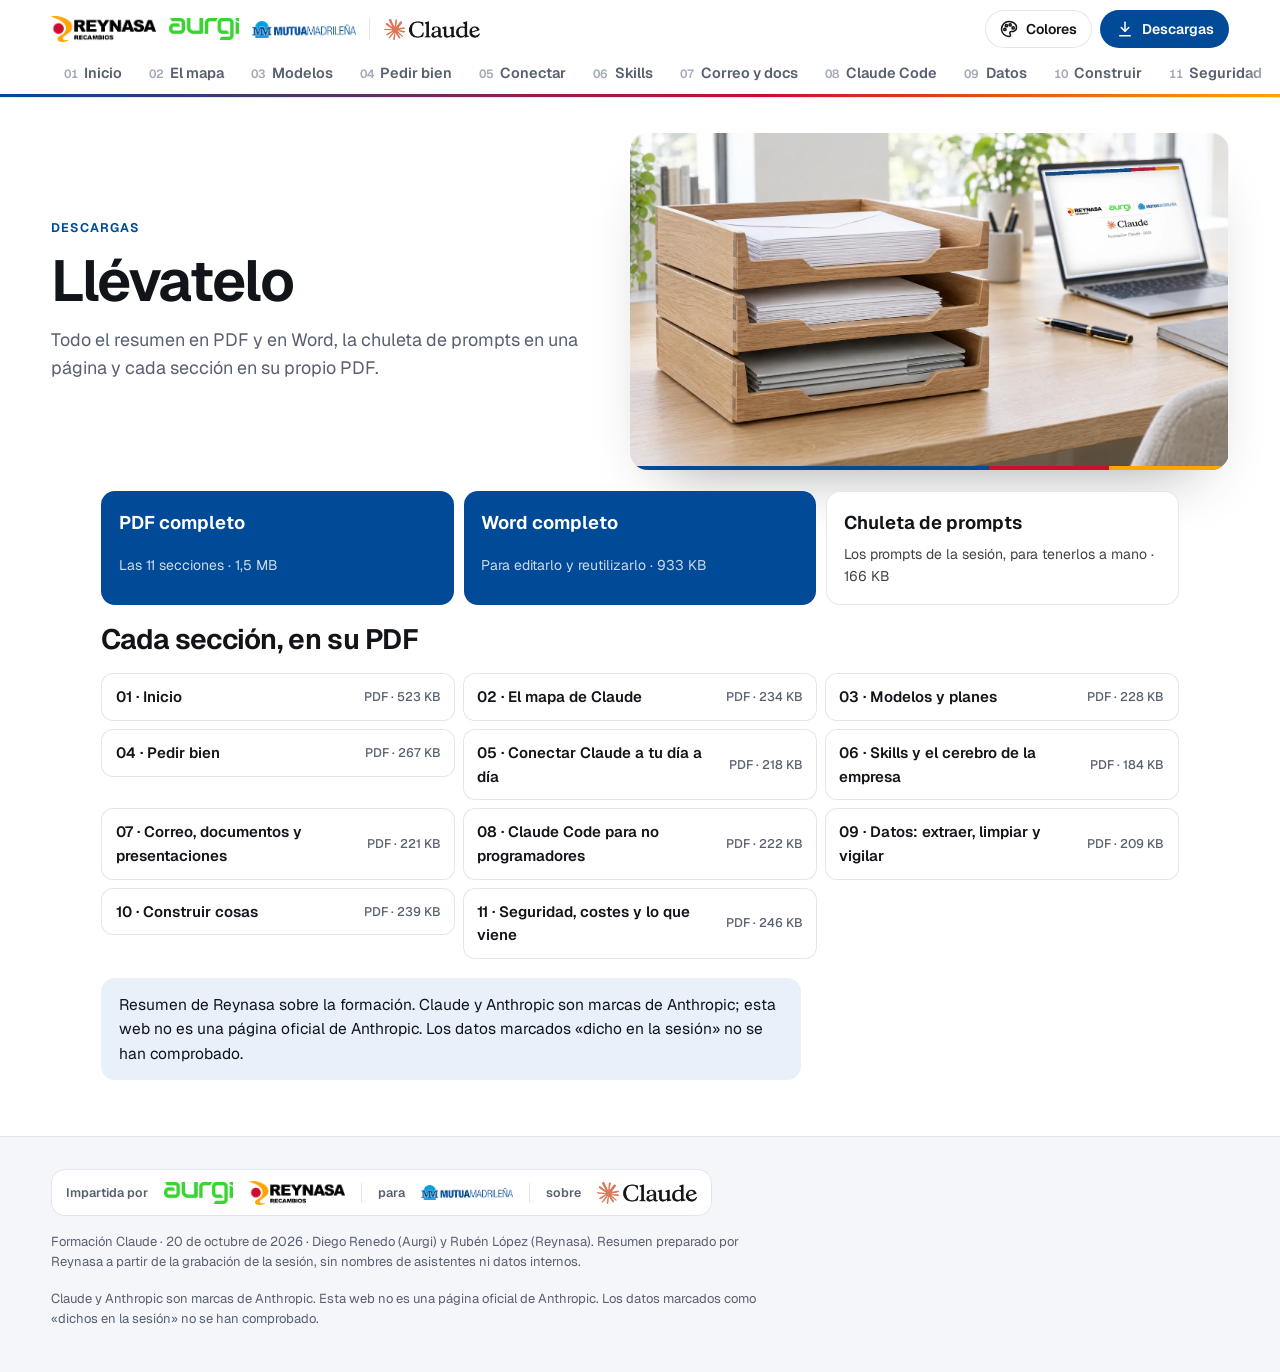
==== descargas/index.html @ 07365e12 "Web final de la formación Claude: 11 secciones con pestañas, colores de Reynasa, Aurgi y Mutua, herr" ====
<!doctype html>
<html lang="es">
<head>
<meta charset="utf-8">
<meta name="viewport" content="width=device-width, initial-scale=1">
<meta name="robots" content="noindex, nofollow">
<title>Descargas · Formación Claude</title>
<meta name="description" content="El resumen completo en PDF y Word, la chuleta de prompts y cada sección en su PDF.">
<meta property="og:title" content="↓ · Descargas · Formación Claude">
<meta property="og:description" content="El resumen completo en PDF y Word, la chuleta de prompts y cada sección en su PDF.">
<meta property="og:image" content="https://rubeniarey.github.io/formacion-claude/assets/og.jpg">
<meta name="twitter:card" content="summary_large_image">
<link rel="icon" href="../assets/logos/claude-spark.svg">
<meta http-equiv="refresh" content="0; url=../#/descargas">
<script>location.replace('../' + location.search + '#/descargas');</script>
<style>body{font:16px system-ui,sans-serif;margin:0;padding:24px 16px;background:#fff;color:#15171c}a{color:#004A98}</style>
</head>
<body><p><a href="../#/descargas">Ir a «Descargas»</a></p></body>
</html>
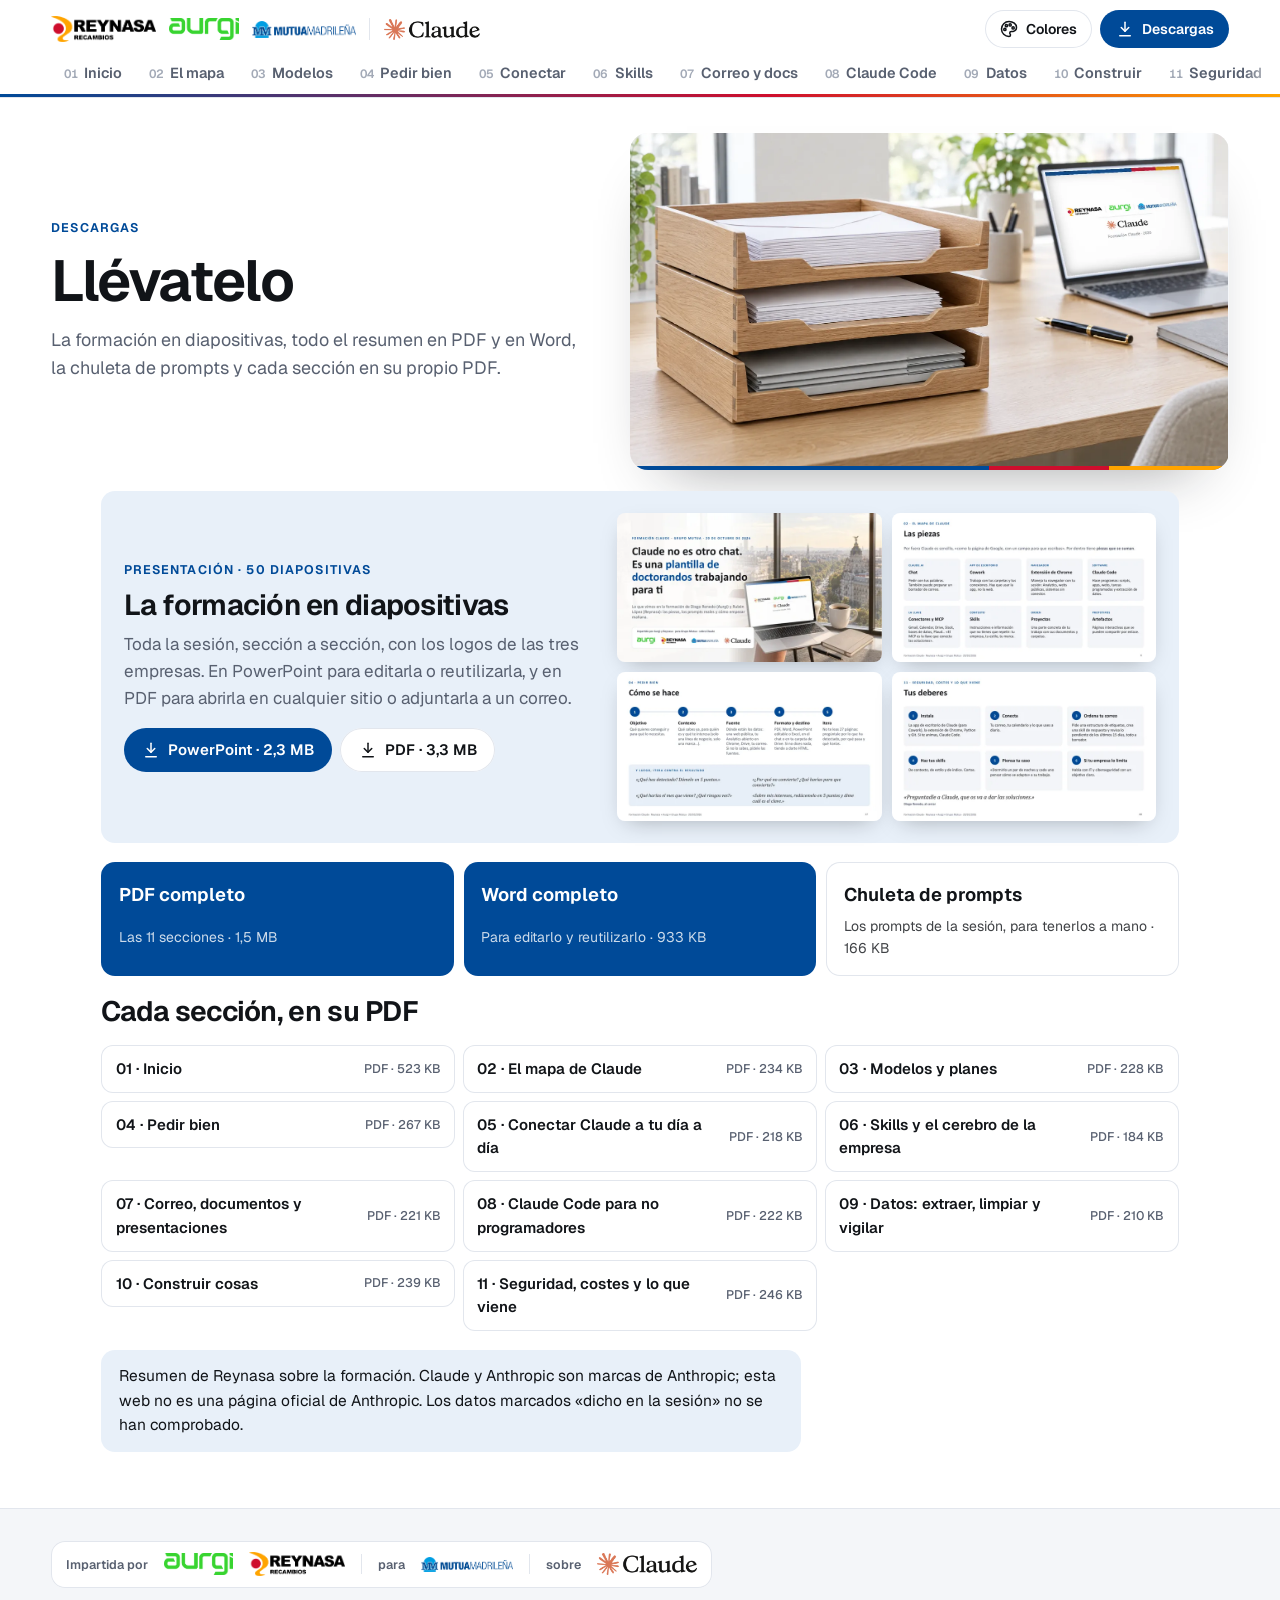
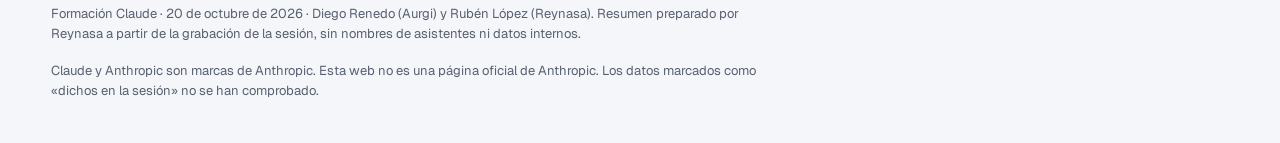
==== commit d190e972: "Añade la formación en diapositivas (PowerPoint y PDF) en Descargas Presentación de 50 diapositivas g" ====
--- a/descargas/index.html
+++ b/descargas/index.html
@@ -5,9 +5,9 @@
 <meta name="viewport" content="width=device-width, initial-scale=1">
 <meta name="robots" content="noindex, nofollow">
 <title>Descargas · Formación Claude</title>
-<meta name="description" content="El resumen completo en PDF y Word, la chuleta de prompts y cada sección en su PDF.">
+<meta name="description" content="La formación en diapositivas (PowerPoint y PDF), el resumen completo en PDF y Word, la chuleta de prompts y cada sección en su PDF.">
 <meta property="og:title" content="↓ · Descargas · Formación Claude">
-<meta property="og:description" content="El resumen completo en PDF y Word, la chuleta de prompts y cada sección en su PDF.">
+<meta property="og:description" content="La formación en diapositivas (PowerPoint y PDF), el resumen completo en PDF y Word, la chuleta de prompts y cada sección en su PDF.">
 <meta property="og:image" content="https://rubeniarey.github.io/formacion-claude/assets/og.jpg">
 <meta name="twitter:card" content="summary_large_image">
 <link rel="icon" href="../assets/logos/claude-spark.svg">
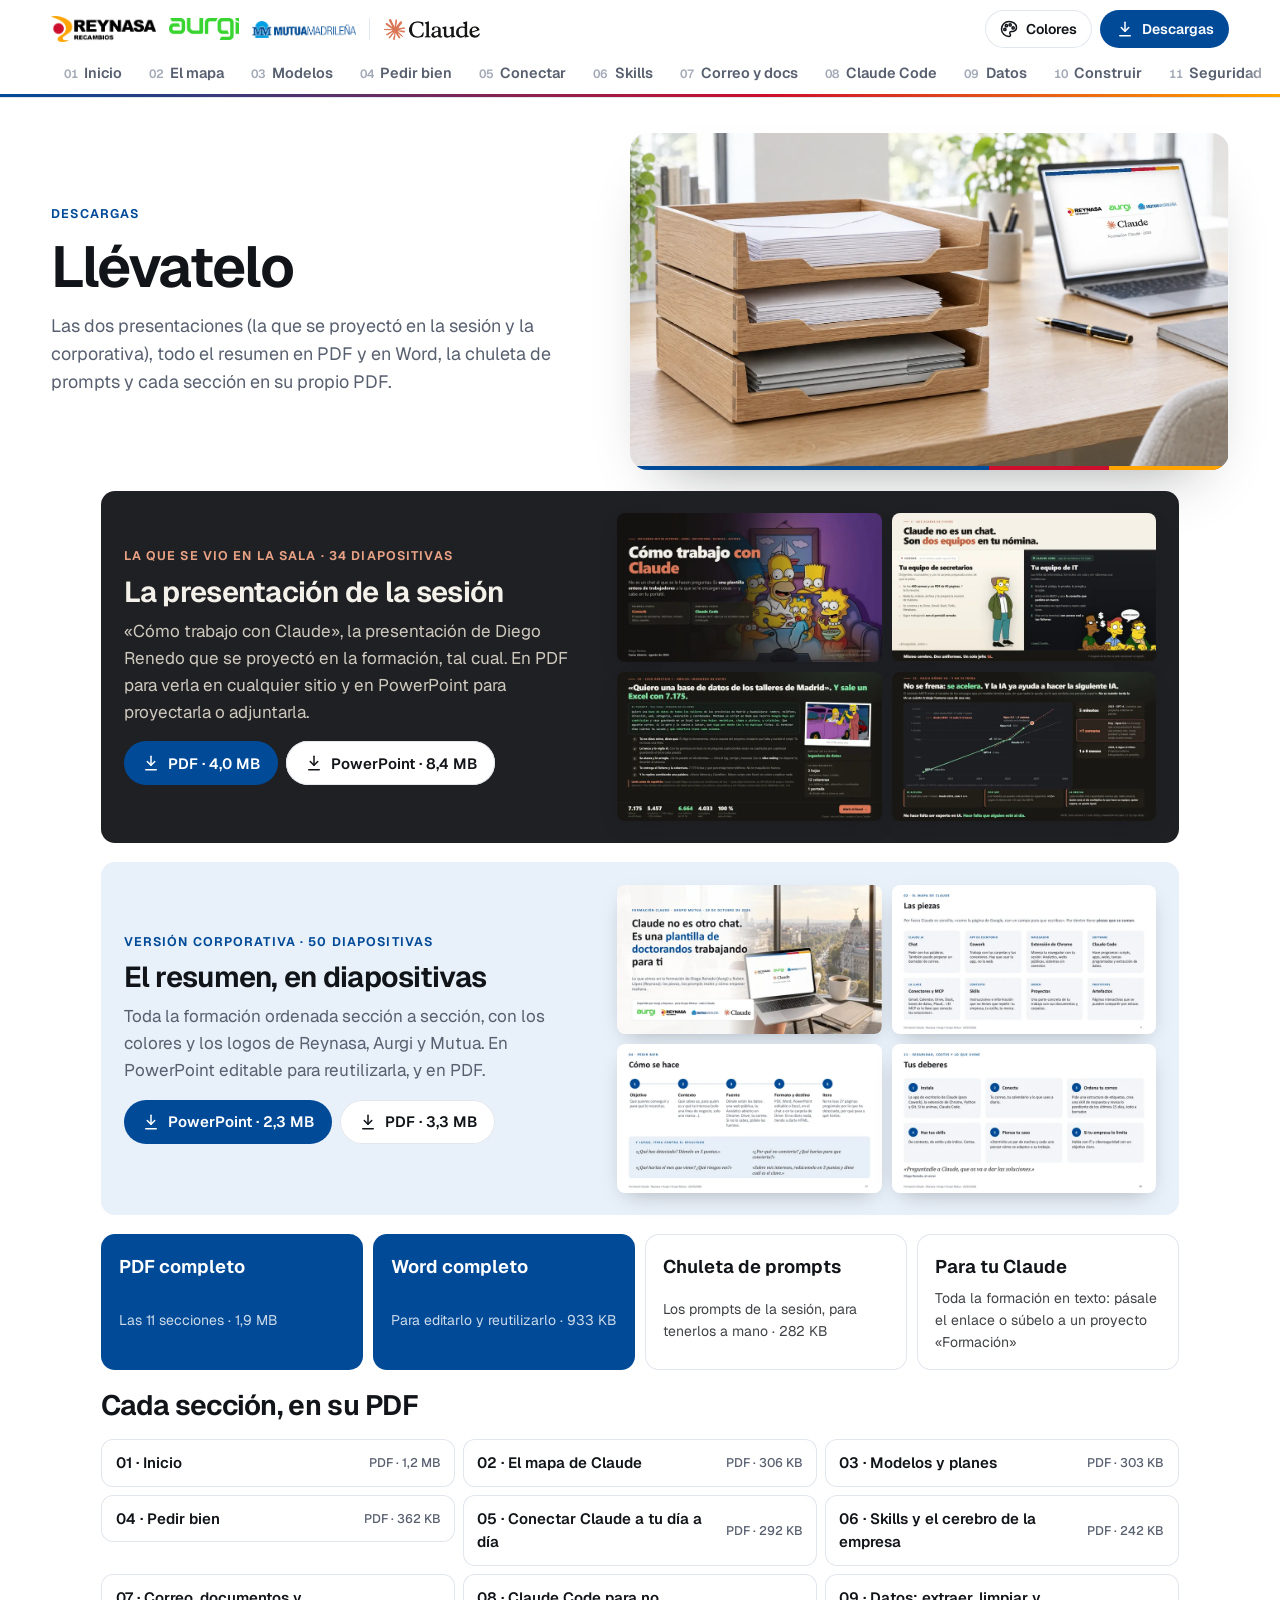
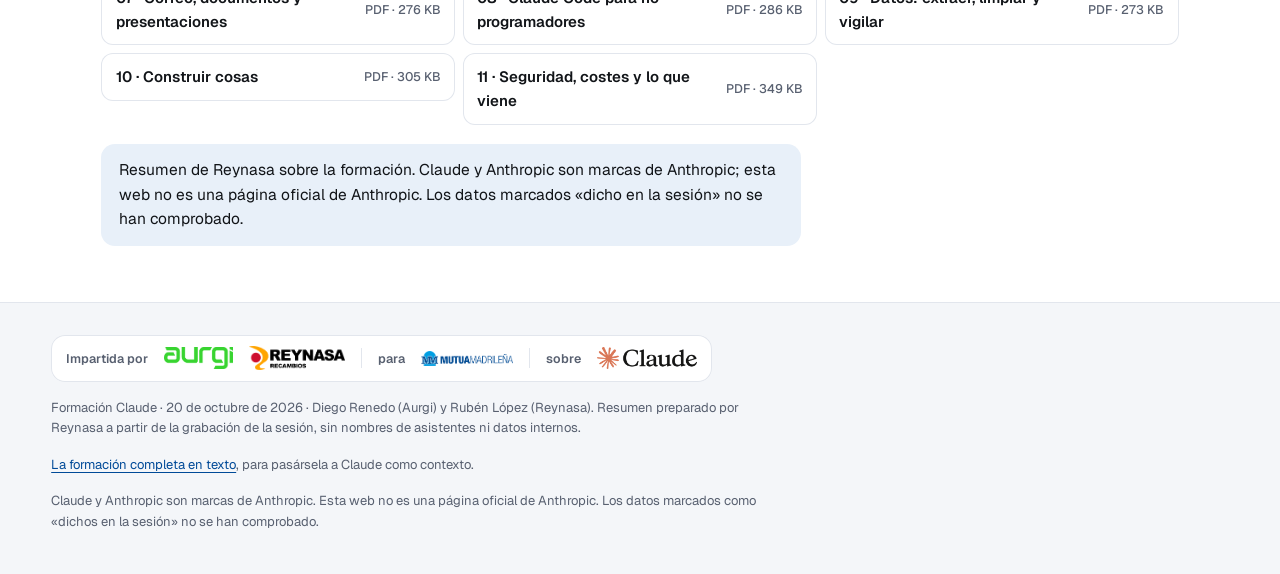
==== commit 9866cf67: "Añade la presentación que se proyectó en la sesión y separa la corporativa - La presentación de la s" ====
--- a/descargas/index.html
+++ b/descargas/index.html
@@ -5,9 +5,9 @@
 <meta name="viewport" content="width=device-width, initial-scale=1">
 <meta name="robots" content="noindex, nofollow">
 <title>Descargas · Formación Claude</title>
-<meta name="description" content="La formación en diapositivas (PowerPoint y PDF), el resumen completo en PDF y Word, la chuleta de prompts y cada sección en su PDF.">
+<meta name="description" content="La presentación que se proyectó en la sesión y la versión corporativa (PDF y PowerPoint), el resumen completo en PDF y Word, la chuleta de prompts y cada sección en su PDF.">
 <meta property="og:title" content="↓ · Descargas · Formación Claude">
-<meta property="og:description" content="La formación en diapositivas (PowerPoint y PDF), el resumen completo en PDF y Word, la chuleta de prompts y cada sección en su PDF.">
+<meta property="og:description" content="La presentación que se proyectó en la sesión y la versión corporativa (PDF y PowerPoint), el resumen completo en PDF y Word, la chuleta de prompts y cada sección en su PDF.">
 <meta property="og:image" content="https://rubeniarey.github.io/formacion-claude/assets/og.jpg">
 <meta name="twitter:card" content="summary_large_image">
 <link rel="icon" href="../assets/logos/claude-spark.svg">
